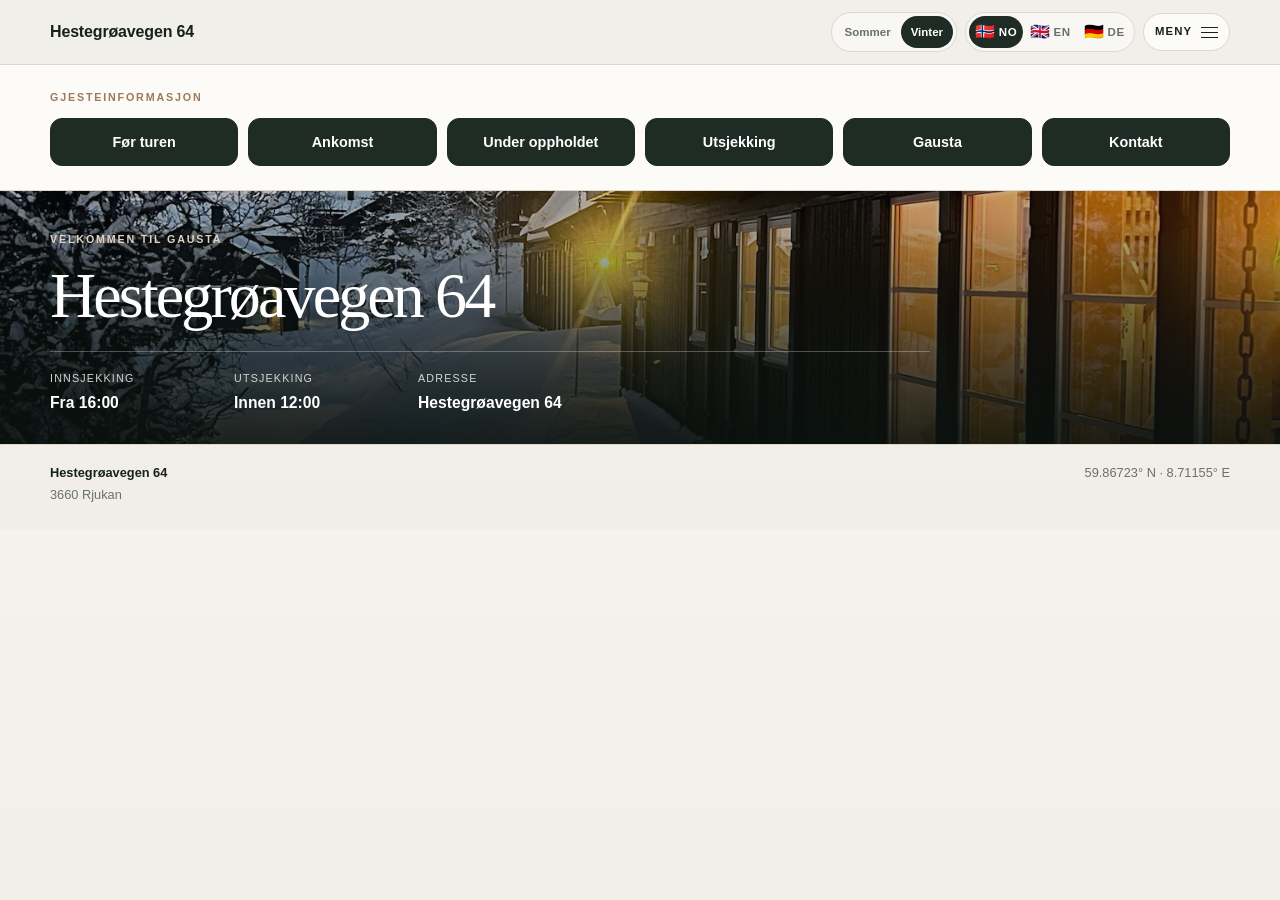
==== index.html @ 456c6215 "Add files via upload" ====
<!doctype html>
<html lang="no"><head>
<meta charset="utf-8"><meta name="viewport" content="width=device-width,initial-scale=1"><meta name="theme-color" content="#1d2a24">
<title>Hestegrøavegen 64 · Gjesteinformasjon</title><meta name="description" content="Praktisk gjesteinformasjon for Hestegrøavegen 64 på Gausta.">
<link rel="stylesheet" href="site.css?v=18"></head><body class="home-page">

<header class="topbar">
<div class="wrap topbar-inner">
  <div class="brand-group"><a class="brand" href="index.html">Hestegrøavegen 64</a></div>
  <nav class="nav" id="nav"><div class="nav-mobile-title"><span data-no="Alle sider" data-en="All pages" data-de="Alle Seiten">Alle sider</span></div><a href="before.html" data-no="Før turen" data-en="Before your trip" data-de="Vor der Reise">Før turen</a><a href="arrival.html" data-no="Ankomst" data-en="Arrival" data-de="Anreise">Ankomst</a><a href="cabin.html" data-no="Under oppholdet" data-en="During your stay" data-de="Während des Aufenthalts">Under oppholdet</a><a href="checkout.html" data-no="Utsjekking" data-en="Check-out" data-de="Abreise">Utsjekking</a><a href="area.html" data-no="Gausta" data-en="Gausta" data-de="Gausta">Gausta</a><a href="contact.html" data-no="Kontakt" data-en="Contact" data-de="Kontakt">Kontakt</a></nav>
  <div class="top-actions">
    <div class="season-switch" role="group" aria-label="Sesong" data-aria-no="Sesong" data-aria-en="Season" data-aria-de="Jahreszeit">
      <button class="season-btn" data-season="summer"><span data-no="Sommer" data-en="Summer" data-de="Sommer">Sommer</span></button>
      <button class="season-btn active" data-season="winter"><span data-no="Vinter" data-en="Winter" data-de="Winter">Vinter</span></button>
    </div>
    <div class="lang-switch" role="group" aria-label="Språk" data-aria-no="Språk" data-aria-en="Language" data-aria-de="Sprache"><button type="button" class="lang active" data-lang="no" aria-label="Norsk" lang="no" aria-pressed="true"><span class="lang-flag" aria-hidden="true">🇳🇴</span><span>NO</span></button><button type="button" class="lang" data-lang="en" aria-label="English" lang="en" aria-pressed="false"><span class="lang-flag" aria-hidden="true">🇬🇧</span><span>EN</span></button><button type="button" class="lang" data-lang="de" aria-label="Deutsch" lang="de" aria-pressed="false"><span class="lang-flag" aria-hidden="true">🇩🇪</span><span>DE</span></button></div>
    <button class="menu-btn" id="menuBtn" aria-expanded="false" aria-controls="nav"><span class="menu-label" data-no="Meny" data-en="Menu" data-de="Menü">Meny</span><span class="hamb"><i></i><i></i><i></i></span></button>
  </div>
</div>
</header>

<main>
<section class="quick-start"><div class="wrap"><p class="kicker" data-no="Gjesteinformasjon" data-en="Guest information" data-de="Gästeinformationen">Gjesteinformasjon</p><nav class="quick-links" aria-label="Snarveier" data-aria-no="Snarveier" data-aria-en="Quick links" data-aria-de="Schnellzugriff"><a class="quick-link" href="before.html" data-no="Før turen" data-en="Before your trip" data-de="Vor der Reise">Før turen</a><a class="quick-link" href="arrival.html" data-no="Ankomst" data-en="Arrival" data-de="Anreise">Ankomst</a><a class="quick-link" href="cabin.html" data-no="Under oppholdet" data-en="During your stay" data-de="Während des Aufenthalts">Under oppholdet</a><a class="quick-link" href="checkout.html" data-no="Utsjekking" data-en="Check-out" data-de="Abreise">Utsjekking</a><a class="quick-link" href="area.html" data-no="Gausta" data-en="Gausta" data-de="Gausta">Gausta</a><a class="quick-link" href="contact.html" data-no="Kontakt" data-en="Contact" data-de="Kontakt">Kontakt</a></nav></div></section>
<section class="hero"><div class="wrap hero-inner">
  <p class="kicker" data-no="Velkommen til Gausta" data-en="Welcome to Gausta" data-de="Willkommen in Gausta">Velkommen til Gausta</p>
  <h1>Hestegrøavegen 64</h1>
  <div class="hero-meta">
    <div><span data-no="Innsjekking" data-en="Check-in" data-de="Check-in">Innsjekking</span><strong data-no="Fra 16:00" data-en="From 16:00" data-de="Ab 16:00 Uhr">Fra 16:00</strong></div>
    <div><span data-no="Utsjekking" data-en="Check-out" data-de="Abreise">Utsjekking</span><strong data-no="Innen 12:00" data-en="By 12:00" data-de="Bis 12:00 Uhr">Innen 12:00</strong></div>
    <div><span data-no="Adresse" data-en="Address" data-de="Adresse">Adresse</span><strong>Hestegrøavegen 64</strong></div>
  </div>
</div></section>

</main>

<footer>
  <div class="wrap footer-grid">
    <div><strong>Hestegrøavegen 64</strong><span>3660 Rjukan</span></div>
    <div><span>59.86723° N · 8.71155° E</span></div>
  </div>
</footer>
<script src="site.js?v=18"></script>
</body></html>
---- site.css ----
:root{
 --bg:#f1efe9;--paper:#fbfaf7;--ink:#18211d;--muted:#68716b;--brand:#1f2b25;--accent:#9c7a58;
 --line:#d8d3ca;--soft:#e9e5de;--danger:#782f2f;--danger-bg:#f5ece9;--max:1180px;
 --shadow:0 18px 50px rgba(26,34,29,.09)
}
*{box-sizing:border-box}html{scroll-behavior:smooth}body{margin:0;background:var(--bg);color:var(--ink);font-family:-apple-system,BlinkMacSystemFont,"Segoe UI",Inter,Arial,sans-serif;line-height:1.58;-webkit-font-smoothing:antialiased}img{max-width:100%;display:block}a{color:inherit}button{font:inherit}.wrap{width:min(var(--max),calc(100% - 44px));margin:auto}
.topbar{position:sticky;top:0;z-index:70;background:rgba(241,239,233,.96);backdrop-filter:blur(18px);border-bottom:1px solid rgba(216,211,202,.9)}
.topbar-inner{height:74px;display:flex;align-items:center;justify-content:space-between;gap:22px}.brand-group{display:flex;align-items:center;gap:13px;min-width:0}.brand{font-weight:690;text-decoration:none;white-space:nowrap;letter-spacing:.002em}.home-shortcut{display:inline-flex;align-items:center;gap:6px;text-decoration:none;color:var(--muted);font-size:.72rem;text-transform:uppercase;letter-spacing:.09em;padding-left:13px;border-left:1px solid var(--line)}.mini-icon{width:15px;height:15px}
.nav{display:flex;align-items:center;gap:2px}.nav-mobile-title{display:none}.nav a{position:relative;text-decoration:none;font-size:.85rem;color:#505952;padding:10px 8px}.nav a:after{content:"";position:absolute;left:8px;right:8px;bottom:4px;height:1px;background:var(--ink);transform:scaleX(0);transform-origin:left;transition:.18s}.nav a:hover:after,.nav a.active:after{transform:scaleX(1)}.nav a.active{font-weight:650;color:var(--ink)}
.top-actions{display:flex;align-items:center;gap:8px}.season-switch,.lang-switch{display:flex;align-items:center;border:1px solid var(--line);background:rgba(255,255,255,.5);padding:3px;height:36px}.season-btn,.lang{border:0;background:transparent;height:28px;display:grid;place-items:center;cursor:pointer;color:var(--muted);font-size:.72rem;font-weight:720}.season-btn{padding:0 10px}.lang{width:35px;letter-spacing:.05em}.season-btn.active,.lang.active{background:var(--brand);color:#fff}
.menu-btn{display:none;align-items:center;gap:9px;height:38px;border:1px solid var(--line);background:var(--paper);padding:0 11px;cursor:pointer;color:var(--ink)}.menu-label{font-size:.71rem;text-transform:uppercase;letter-spacing:.09em;font-weight:760}.hamb{width:17px;display:grid;gap:4px}.hamb i{display:block;height:1px;background:currentColor}
.hero{min-height:82vh;position:relative;display:grid;align-items:end;background:url("hero.jpg") center 46%/cover no-repeat}.hero:before{content:"";position:absolute;inset:0;background:linear-gradient(180deg,rgba(12,18,15,.03) 20%,rgba(12,18,15,.81) 100%)}.hero-inner{position:relative;color:white;padding:128px 0 66px}
.kicker{margin:0 0 14px;text-transform:uppercase;letter-spacing:.17em;font-size:.67rem;font-weight:760;color:var(--accent)}.hero .kicker{color:#e2d1be}
.hero h1,.pagehead h1,.section-title h2,.section-heading,.feature-card h3,.contact-panel h2{font-family:"Iowan Old Style","Palatino Linotype","Book Antiqua",Palatino,Georgia,serif}.hero h1{font-size:clamp(3.5rem,8vw,7.2rem);font-weight:400;letter-spacing:-.045em;line-height:.84;margin:0;max-width:860px}.hero-intro{font-size:clamp(1.02rem,1.8vw,1.22rem);max-width:580px;color:#eef0ed;margin:25px 0 35px}.hero-meta{display:flex;flex-wrap:wrap;gap:16px 34px;padding-top:24px;border-top:1px solid rgba(255,255,255,.27);max-width:810px}.hero-meta div{min-width:150px}.hero-meta span{display:block;font-size:.67rem;text-transform:uppercase;letter-spacing:.11em;color:#d2d7d3;margin-bottom:3px}.hero-meta strong{font-size:.98rem;font-weight:620}
.home-intro{padding:86px 0 28px}.section-title{max-width:760px}.section-title h2{font-weight:400;letter-spacing:-.03em;line-height:1.01;font-size:clamp(2.35rem,5vw,4.1rem);margin:0}.lead,.pagelead{color:var(--muted);max-width:720px}.lead{font-size:1.02rem}
.primary-grid{display:grid;grid-template-columns:1.35fr .9fr .9fr;gap:18px;margin-top:34px}.feature-card{display:flex;min-height:285px;flex-direction:column;justify-content:space-between;background:var(--paper);border:1px solid var(--line);padding:30px;text-decoration:none;transition:.2s}.feature-card:first-child{background:var(--brand);color:#fff;border-color:var(--brand)}.feature-card:hover{transform:translateY(-3px);box-shadow:var(--shadow)}.feature-card .icon-wrap,.info-card .icon-wrap{width:40px;height:40px;display:grid;place-items:center;border:1px solid currentColor;opacity:.82}.icon-svg{width:20px;height:20px}.feature-card h3{font-size:1.95rem;font-weight:400;margin:38px 0 7px}.feature-card p{margin:0;color:var(--muted);font-size:.94rem}.feature-card:first-child p{color:#d8e1dc}.card-arrow{display:flex;align-items:center;justify-content:space-between;margin-top:28px;font-size:.75rem;text-transform:uppercase;letter-spacing:.1em;font-weight:720}
.secondary-grid{display:grid;grid-template-columns:repeat(4,1fr);margin:20px 0 92px;border-top:1px solid var(--line);border-bottom:1px solid var(--line)}.small-card{padding:24px 18px;text-decoration:none;border-right:1px solid var(--line)}.small-card:last-child{border-right:0}.small-card strong{display:block;font-size:.98rem;margin-bottom:5px}.small-card span{font-size:.84rem;color:var(--muted)}
.pagehead{padding:72px 0 40px}.back{display:inline-block;text-decoration:none;font-size:.74rem;text-transform:uppercase;letter-spacing:.12em;color:var(--muted);margin-bottom:36px}.back:before{content:"←";margin-right:8px}.pagehead h1{font-weight:400;letter-spacing:-.035em;font-size:clamp(3rem,6vw,5.4rem);line-height:.98;margin:0 0 18px}.pagelead{font-size:1.04rem;margin:0}.content{padding:0 0 88px}
.card,.info-card,.linkcard,.emergency{background:var(--paper);border:1px solid var(--line);padding:26px}.card h3,.info-card h3{margin:0 0 8px;font-size:1.04rem}.card p,.info-card p{margin:0;color:#4d5650}.info-grid{display:grid;grid-template-columns:repeat(2,1fr);gap:14px}.info-card .icon-wrap{margin-bottom:22px}.badge{display:inline-block;margin-top:15px;padding:5px 8px;border:1px solid var(--line);font-size:.72rem;font-weight:720;letter-spacing:.05em}
.cabin-hub{margin:0 0 34px}.topic-grid{display:grid;grid-template-columns:repeat(5,1fr);border-top:1px solid var(--line);border-bottom:1px solid var(--line)}.topic-grid a{display:grid;grid-template-columns:auto 1fr auto;gap:10px;align-items:center;text-decoration:none;padding:17px 14px;border-right:1px solid var(--line);transition:.18s}.topic-grid a:last-child{border-right:0}.topic-grid a:hover{background:rgba(255,255,255,.45)}.topic-index{font-size:.66rem;color:var(--accent);letter-spacing:.08em}.topic-grid strong{font-size:.9rem;font-weight:650}
.two{display:grid;grid-template-columns:1.08fr .92fr;gap:26px;align-items:start}.section{margin-top:38px}.anchor-section{scroll-margin-top:100px}.photo{overflow:hidden;background:#ddd;min-height:300px}.photo img{width:100%;height:100%;object-fit:cover}.section-heading{font-weight:400;font-size:clamp(2rem,4vw,3.2rem);line-height:1.02;margin:0 0 22px}.steps{display:grid;border-top:1px solid var(--line)}.step{display:grid;grid-template-columns:52px 1fr;gap:14px;padding:18px 0;border-bottom:1px solid var(--line)}.step-num{font-family:"Iowan Old Style",Palatino,Georgia,serif;font-size:1.28rem;color:var(--accent)}.note{margin-top:20px;padding:18px 20px;background:#e7ebe7;border-left:2px solid #31453a;color:#3c4942}
.gallery{display:grid;grid-template-columns:1.7fr 1fr 1fr;gap:10px;margin-top:24px}.gallery img{width:100%;height:220px;object-fit:cover}.gallery img:first-child{height:450px;grid-row:span 2}.btnrow{display:flex;flex-wrap:wrap;gap:10px;margin-top:20px}.btn{display:inline-flex;align-items:center;gap:9px;text-decoration:none;padding:12px 16px;border:1px solid var(--brand);background:var(--brand);color:white;font-size:.86rem;font-weight:650}.btn.light{background:transparent;color:var(--ink);border-color:var(--line)}.btn svg{width:17px;height:17px}
.checklist{display:grid;border-top:1px solid var(--line)}.check{display:flex;gap:14px;align-items:flex-start;padding:17px 0;border-bottom:1px solid var(--line)}.check input{margin-top:3px;width:19px;height:19px;accent-color:var(--brand)}
.links{display:grid;grid-template-columns:repeat(2,1fr);gap:14px}.linkcard{text-decoration:none;display:flex;justify-content:space-between;gap:18px;transition:.2s}.linkcard:hover{transform:translateY(-2px);box-shadow:var(--shadow)}.linkcard strong{display:block;margin-bottom:5px}.linkcard span{color:var(--muted);font-size:.88rem}.linkcard svg{width:18px;height:18px;flex:0 0 auto}
.contact-panel{background:var(--brand);color:#fff;padding:38px}.contact-panel h2{font-weight:400;font-size:2.45rem;margin:0 0 8px}.contact-panel p{color:#dce4df;max-width:650px}.contact-actions{display:grid;grid-template-columns:repeat(3,1fr);gap:10px;margin-top:26px}.contact-action{display:flex;gap:12px;align-items:center;text-decoration:none;border:1px solid rgba(255,255,255,.22);padding:16px;color:white}.contact-action svg{width:19px;height:19px}.emergency{margin-top:20px;background:var(--danger-bg);border-color:#e1c9c3}.emergency-head{display:flex;align-items:center;gap:12px}.emergency-head svg{width:21px;height:21px;color:var(--danger)}.emergency h3{margin:0}.emergency p{color:#66504d}.emergency-grid{display:grid;grid-template-columns:repeat(4,1fr);gap:8px;margin-top:18px}.emergency-grid a{text-decoration:none;background:white;border:1px solid #e0ccc7;padding:14px}.emergency-grid strong{display:block;font-size:1.42rem;color:var(--danger)}.emergency-grid span{font-size:.79rem;color:#66504d}.sauna-placeholder{border-style:dashed;background:#f7f5f0}
.winter-only{display:block}.summer-only{display:none!important}html[data-season="summer"] .winter-only{display:none!important}html[data-season="summer"] .summer-only{display:flex!important}
footer{border-top:1px solid var(--line);padding:32px 0 96px}.footer-grid{display:flex;justify-content:space-between;gap:20px;color:var(--muted);font-size:.8rem}.footer-grid div{display:grid;gap:2px}.footer-grid strong{color:var(--ink)}.bottomnav{display:none}
@media(max-width:980px){
 .topbar-inner{height:64px}.nav{display:none;position:absolute;top:64px;left:0;right:0;background:var(--paper);border-bottom:1px solid var(--line);padding:16px 20px 22px;box-shadow:var(--shadow);grid-template-columns:1fr 1fr;gap:0}.nav.open{display:grid}.nav-mobile-title{display:block;grid-column:1/-1;padding:4px 8px 11px;margin-bottom:6px;border-bottom:1px solid var(--line);font-size:.67rem;text-transform:uppercase;letter-spacing:.13em;color:var(--muted)}.nav a{padding:12px 8px;border-bottom:1px solid var(--line)}.nav a:after{display:none}.menu-btn{display:flex}.primary-grid{grid-template-columns:1fr 1fr}.feature-card:first-child{grid-column:span 2}.secondary-grid{grid-template-columns:1fr 1fr}.small-card{border-bottom:1px solid var(--line)}.small-card:nth-child(2){border-right:0}.two{grid-template-columns:1fr}.contact-actions{grid-template-columns:1fr}.topic-grid{grid-template-columns:repeat(3,1fr)}
}
@media(max-width:680px){
 .wrap{width:min(var(--max),calc(100% - 24px))}.topbar-inner{height:104px;display:grid;grid-template-columns:1fr auto;grid-template-rows:56px 48px;gap:0 12px}.brand-group{grid-column:1;grid-row:1}.brand{font-size:.88rem}.home-shortcut{padding-left:9px}.home-shortcut span{display:none}.menu-btn{grid-column:2;grid-row:1;height:36px;align-self:center}.top-actions{display:contents}.season-switch{grid-column:1;grid-row:2;justify-self:start;height:34px}.lang-switch{grid-column:2;grid-row:2;justify-self:end;height:34px}.season-btn{height:26px;padding:0 11px}.lang{height:26px}.nav{top:104px;grid-template-columns:1fr}.nav-mobile-title{grid-column:1}
 .hero{min-height:72vh}.hero-inner{padding:88px 0 34px}.hero h1{font-size:3.5rem}.hero-meta{display:grid;grid-template-columns:1fr 1fr;gap:14px}.home-intro{padding:50px 0 20px}.primary-grid{grid-template-columns:1fr}.feature-card:first-child{grid-column:auto}.feature-card{min-height:225px;padding:24px}.secondary-grid{grid-template-columns:1fr 1fr;margin-bottom:94px}.small-card{padding:18px 14px}.pagehead{padding:42px 0 26px}.back{margin-bottom:24px}.pagehead h1{font-size:3rem}.content{padding-bottom:90px}.info-grid{grid-template-columns:1fr}.topic-grid{grid-template-columns:1fr 1fr}.topic-grid a:nth-child(even){border-right:0}.topic-grid a:last-child{grid-column:1/-1;border-top:1px solid var(--line)}.anchor-section{scroll-margin-top:120px}.gallery{grid-template-columns:1fr 1fr}.gallery img:first-child{height:250px;grid-column:span 2;grid-row:auto}.gallery img{height:170px}.links{grid-template-columns:1fr}.emergency-grid{grid-template-columns:1fr 1fr}.contact-panel{padding:26px}.footer-grid{display:grid}
 .bottomnav{display:grid;grid-template-columns:repeat(5,1fr);position:fixed;bottom:0;left:0;right:0;z-index:60;background:rgba(251,250,247,.97);backdrop-filter:blur(14px);border-top:1px solid var(--line);padding:7px 6px max(8px,env(safe-area-inset-bottom))}.bottomnav a{text-decoration:none;text-align:center;color:#6a726c;font-size:.63rem;padding:2px}.bottomnav a.active{color:var(--brand);font-weight:700}.bottom-icon{width:18px;height:18px;margin:0 auto 3px}
}

/* v6 image-led updates */
.hero{background-position:center;background-size:cover;background-repeat:no-repeat}
html[data-season="winter"] .hero{background-image:linear-gradient(180deg,rgba(13,24,22,.18),rgba(13,24,22,.58)),url('hero-winter.jpg')}
html[data-season="summer"] .hero{background-image:linear-gradient(180deg,rgba(15,25,24,.18),rgba(15,25,24,.52)),url('hero-summer.jpg')}

html[data-season="winter"] .feature-card.winter-only{display:flex!important}
html[data-season="summer"] .feature-card.summer-only{display:flex!important}
html[data-season="summer"] .season-notice.summer-only{display:block!important}

.season-overview{padding:44px 0 0}
.season-showcase{display:none;margin-bottom:28px}
html[data-season="winter"] .season-showcase[data-season-panel="winter"]{display:block}
html[data-season="summer"] .season-showcase[data-season-panel="summer"]{display:block}
.showcase-grid{display:grid;grid-template-columns:1.18fr .82fr;gap:26px;align-items:start}
.showcase-media{display:grid;grid-template-columns:1.35fr 1fr;gap:12px}
.media-card{overflow:hidden;background:#ddd;min-height:220px}
.media-card img{display:block;width:100%;height:100%;object-fit:cover}
.media-card.large{min-height:470px}
.stack{display:grid;gap:12px}
.stack .media-card{min-height:229px}
.showcase-copy{background:var(--paper);border:1px solid var(--line);padding:28px}
.showcase-copy .lead{margin:0 0 18px}
.showcase-list{margin:18px 0 0;padding-left:18px;display:grid;gap:10px;color:#4d5650}
.showcase-list li{padding-left:4px}
.showcase-copy .btnrow{margin-top:22px}
.compact{margin-bottom:24px}
.compact-grid{grid-template-columns:1fr 1fr;align-items:stretch}
.compact-media{display:block}
.compact-copy{display:flex;flex-direction:column;justify-content:center}

.section-zero{margin:0 0 30px}
.cabin-gallery{display:grid;grid-template-columns:1.25fr 1fr 1fr;gap:10px}
.cabin-gallery img{width:100%;height:210px;object-fit:cover;display:block}
.cabin-gallery img:first-child{grid-row:span 2;height:430px}

.route-grid{display:grid;grid-template-columns:1.03fr .97fr;gap:24px;align-items:start}
.route-map img{width:100%;height:100%;object-fit:cover;display:block}
.route-copy p{margin-top:0}
.route-copy .note{margin-top:18px}
.winter-strip{display:grid;grid-template-columns:1fr 1fr;gap:10px}
.winter-strip img{width:100%;height:260px;display:block;object-fit:cover}
.season-notice{background:var(--paper);border:1px solid var(--line);padding:26px}
.season-notice p:last-of-type{margin-bottom:0}

@media(max-width:980px){
  .showcase-grid,.compact-grid,.route-grid{grid-template-columns:1fr}
  .showcase-copy,.compact-copy{padding:24px}
}
@media(max-width:680px){
  .season-overview{padding-top:30px}
  .showcase-media{grid-template-columns:1fr}
  .media-card.large{min-height:300px}
  .stack{grid-template-columns:1fr 1fr;gap:10px}
  .stack .media-card{min-height:160px}
  .compact .stack{grid-template-columns:1fr}
  .cabin-gallery{grid-template-columns:1fr 1fr}
  .cabin-gallery img:first-child{grid-column:span 2;grid-row:auto;height:260px}
  .cabin-gallery img{height:170px}
  .winter-strip{grid-template-columns:1fr}
  .winter-strip img{height:220px}
}

/* v6 final polish */
:root{
  --paper:#fcfbf8;
  --bg:#f3f0ea;
  --line:#ddd7cd;
  --shadow:0 20px 60px rgba(26,34,29,.075);
  --radius:18px;
}
body{background:linear-gradient(180deg,#f5f2ec 0,#f1eee8 100%)}
.topbar{box-shadow:0 1px 0 rgba(255,255,255,.7)}
.brand{letter-spacing:-.01em}
.hero:before{content:"";position:absolute;inset:0;background:linear-gradient(180deg,rgba(10,17,14,.05) 12%,rgba(10,17,14,.36) 54%,rgba(10,17,14,.75) 100%)}
html[data-season="summer"] .hero:before{background:linear-gradient(180deg,rgba(12,20,16,.02) 10%,rgba(12,20,16,.22) 52%,rgba(12,20,16,.66) 100%)}
.hero-inner{padding-bottom:72px}
.hero-meta{max-width:880px}
.feature-card,.info-card,.card,.linkcard,.showcase-copy,.season-notice,.contact-panel,.emergency{border-radius:var(--radius)}
.feature-card,.linkcard,.showcase-copy,.contact-panel{box-shadow:0 12px 36px rgba(25,34,29,.045)}
.photo,.media-card,.cabin-gallery img,.winter-strip img{border-radius:var(--radius)}
.btn{border-radius:999px;padding:12px 18px;transition:.18s}.btn:hover{transform:translateY(-1px)}
.lang-switch,.season-switch,.menu-btn{border-radius:999px}
.season-btn.active,.lang.active{border-radius:999px}
.topic-grid{border:1px solid var(--line);border-radius:var(--radius);overflow:hidden;background:rgba(255,255,255,.32)}
.topic-grid a{border-right:1px solid var(--line)}
.cabin-hub{margin-top:8px}
.section-title h2,.pagehead h1,.section-heading{letter-spacing:-.035em}
.pagehead{padding-top:70px}
.pagelead{font-size:1.08rem}
.info-card{box-shadow:0 10px 28px rgba(25,34,29,.035)}
.note{border-radius:12px;border-left:0;padding:18px 20px;background:#e8ede8}

.sauna-section{display:grid;grid-template-columns:1.06fr .94fr;gap:28px;background:var(--paper);border:1px solid var(--line);border-radius:var(--radius);padding:30px;box-shadow:var(--shadow)}
.sauna-copy .lead{margin:0 0 24px}.sauna-steps{border-top:1px solid var(--line)}
.sauna-step{display:grid;grid-template-columns:42px 1fr;gap:14px;padding:17px 0;border-bottom:1px solid var(--line)}
.sauna-step>span{font-family:"Iowan Old Style",Palatino,Georgia,serif;color:var(--accent);font-size:1.15rem}
.sauna-step strong{display:block;margin-bottom:4px}.sauna-step p{margin:0;color:#515a54}
.sauna-rules{margin-top:24px;padding:22px;border-radius:14px;background:#eff1ed}.sauna-rules h3{margin:0 0 12px;font-size:1rem}.sauna-rules ul{margin:0;padding-left:19px;display:grid;gap:8px;color:#465049}
.sauna-photos{display:grid;grid-template-columns:1fr;gap:14px}.sauna-photos figure{margin:0;background:#f5f2ec;border:1px solid var(--line);border-radius:16px;overflow:hidden}.sauna-photos img{width:100%;height:350px;object-fit:cover;display:block}.sauna-photos figcaption{display:grid;gap:3px;padding:14px 16px}.sauna-photos figcaption strong{font-size:.9rem}.sauna-photos figcaption span{font-size:.82rem;color:var(--muted)}

@media(max-width:980px){
  .sauna-section{grid-template-columns:1fr}
  .sauna-photos{grid-template-columns:1fr 1fr}
  .sauna-photos img{height:300px}
}
@media(max-width:680px){
  .hero-inner{padding-bottom:38px}
  .feature-card,.info-card,.card,.linkcard,.showcase-copy,.contact-panel,.emergency,.season-notice{border-radius:15px}
  .topic-grid{border-radius:15px}
  .sauna-section{padding:20px;border-radius:15px}
  .sauna-photos{grid-template-columns:1fr}
  .sauna-photos img{height:300px}
}

/* Guest guide: fast access before photographs. */
.quick-start{padding:24px 0;background:var(--paper);border-bottom:1px solid var(--line)}
.quick-start .kicker{margin-bottom:12px}
.quick-links{display:grid;grid-template-columns:repeat(5,minmax(0,1fr));gap:10px}
.quick-link{display:flex;align-items:center;justify-content:center;text-align:center;min-height:48px;padding:10px 12px;background:var(--brand);color:white;border:1px solid var(--brand);border-radius:12px;text-decoration:none;font-size:.9rem;font-weight:650}

.quick-link:hover{background:#344a3c;color:white}
.hero{min-height:48vh}.hero-inner{padding-top:72px}.hero h1{font-size:clamp(3rem,7vw,6rem)}
.home-intro{padding-top:48px}.secondary-grid{margin-bottom:28px}.season-overview{padding-bottom:48px}
.pretrip-grid{display:grid;grid-template-columns:repeat(2,minmax(0,1fr));gap:20px}
.info-card h2{font-family:"Iowan Old Style",Palatino,Georgia,serif;font-size:1.8rem;font-weight:400;line-height:1.15;margin:0 0 16px}
.lock-guide{display:grid;grid-template-columns:1.2fr .8fr;gap:32px;background:var(--paper);padding:30px;border:1px solid var(--line);border-radius:var(--radius)}
.lock-guide h3{margin:0 0 8px}.lock-guide .step p{margin:0}.lock-photo{margin:0;display:flex;justify-content:center}.lock-photo img{width:auto;max-width:100%;height:auto;max-height:570px;object-fit:contain;border-radius:12px}
.map-panel{min-width:0}.route-map{display:block;min-height:0}.route-map img{height:auto;object-fit:contain}.map-panel .btnrow{margin-top:12px}
.cabin-gallery{margin-top:40px}.check:has(input:checked) span{color:var(--muted)}
a:focus-visible,button:focus-visible,input:focus-visible{outline:3px solid #976528;outline-offset:4px}
button{cursor:pointer}.lang,.season-btn{min-height:32px}.lang-switch,.season-switch{height:40px}
@media(min-width:681px) and (max-width:1250px){
 .topbar-inner{height:64px}.nav{display:none;position:absolute;top:64px;left:0;right:0;background:var(--paper);border-bottom:1px solid var(--line);padding:16px 20px 22px;box-shadow:var(--shadow);grid-template-columns:1fr 1fr;gap:0}.nav.open{display:grid}.nav-mobile-title{display:block;grid-column:1/-1;padding:4px 8px 11px;margin-bottom:6px;border-bottom:1px solid var(--line);font-size:.67rem;text-transform:uppercase;letter-spacing:.13em;color:var(--muted)}.nav a{padding:12px 8px;border-bottom:1px solid var(--line)}.nav a:after{display:none}.menu-btn{display:flex}
}
@media(max-width:680px){
 .quick-start{padding:18px 0}.quick-links{grid-template-columns:repeat(3,minmax(0,1fr));gap:8px}.quick-link{font-size:.83rem;padding:9px 6px}
 .hero{min-height:0}.hero-inner{padding-top:52px;padding-bottom:32px}.hero h1{font-size:2.9rem;line-height:.98}.hero-meta{gap:12px}.hero-meta div{min-width:0}
 .pretrip-grid,.lock-guide{grid-template-columns:1fr}.lock-guide{padding:20px;gap:24px}.lock-photo img{max-height:520px}
 .season-switch,.lang-switch{height:38px}.season-btn,.lang{height:30px;min-height:30px}.home-intro{padding-top:34px}
 .nav{max-height:calc(100dvh - 180px);overflow-y:auto}.season-overview{padding-bottom:20px}
}
@media(prefers-reduced-motion:reduce){html{scroll-behavior:auto}*{transition:none!important}}


/* Three languages with flags; keep the existing mobile header compact. */
.lang{display:flex;align-items:center;justify-content:center;gap:4px;width:54px;min-width:54px;padding:0 3px}
.lang-flag{font-size:1rem;line-height:1;letter-spacing:0}
@media(max-width:680px){.lang{width:50px;min-width:50px}.topbar-inner{column-gap:8px}.season-btn{padding:0 8px}.lang-switch{min-width:0}}
@media(min-width:681px) and (max-width:1350px){
 .topbar-inner{height:64px}.nav{display:none;position:absolute;top:64px;left:0;right:0;background:var(--paper);border-bottom:1px solid var(--line);padding:16px 20px 22px;box-shadow:var(--shadow);grid-template-columns:1fr 1fr;gap:0}.nav.open{display:grid}.nav-mobile-title{display:block;grid-column:1/-1;padding:4px 8px 11px;margin-bottom:6px;border-bottom:1px solid var(--line);font-size:.67rem;text-transform:uppercase;letter-spacing:.13em;color:var(--muted)}.nav a{padding:12px 8px;border-bottom:1px solid var(--line)}.nav a:after{display:none}.menu-btn{display:flex}
}
html[lang="de"] .nav a{font-size:.8rem}
@media(max-width:360px){.season-btn{padding:0 5px}.lang{width:48px;min-width:48px}}

/* Five equally styled shortcuts: three plus two on narrow screens. */
html[data-season="winter"] .linkcard.winter-only{display:flex}
@media(max-width:680px){
 .quick-links{grid-template-columns:repeat(6,minmax(0,1fr))}
 .quick-link{grid-column:span 2;overflow-wrap:anywhere}
 .quick-link:nth-last-child(-n+2){grid-column:span 3}
}

/* Bed widths for guests bringing their own sheets. */
.bed-info{margin-top:24px}
.bed-sizes{width:100%;border-collapse:collapse;margin-top:18px;font-size:.9rem;line-height:1.5}
.bed-sizes caption{text-align:left;font-weight:700;margin-bottom:10px;font-size:1rem}
.bed-sizes th,.bed-sizes td{text-align:left;vertical-align:top;padding:12px 8px;border-bottom:1px solid var(--line);overflow-wrap:anywhere}
.bed-sizes th:first-child{padding-left:0;width:38%}
.bed-sizes thead th{font-size:.8rem;color:var(--muted)}
.bed-sizes tbody th{font-weight:600}
.bed-info .note strong{display:block;margin-bottom:6px}

/* Arrival and in-stay guidance, version 3. */
.parking-important{margin:18px 0;padding:18px 20px;border:2px solid #8d5427;border-radius:12px;background:#fbf0df}
.parking-important strong{display:block;font-size:1.05rem;margin-bottom:7px;color:#653b1b}
.stay-links{display:flex;flex-wrap:wrap;gap:10px;margin:0 0 28px}
html[data-season="winter"] .stay-links .winter-only{display:inline-flex}
.coffee-guide{display:grid;grid-template-columns:1fr 1fr;gap:24px;padding:26px;border:1px solid var(--line);border-radius:var(--radius);background:var(--paper);align-items:start}
.coffee-guide .info-card{padding:0;border:0;box-shadow:none;background:transparent}
.coffee-guide .photo{min-height:0}
.coffee-guide .photo img{width:100%;height:auto;max-height:380px;object-fit:contain}
@media(max-width:980px){.coffee-guide{grid-template-columns:1fr;gap:18px}.coffee-guide .photo{max-width:480px}}
@media(max-width:680px){.coffee-guide{padding:20px}}

/* Compact home: six destinations, one welcome image, essential arrival times. */
.home-page .quick-links{grid-template-columns:repeat(6,minmax(0,1fr))}
.home-page .quick-link,.home-page .quick-link:nth-last-child(-n+2){grid-column:auto;overflow-wrap:normal}
.home-page .hero{min-height:0}
.home-page .hero-inner{padding:40px 0 28px}
.home-page .hero h1{font-size:clamp(2.1rem,5vw,4rem);line-height:1.05}
.home-page .hero-meta{margin-top:22px;padding-top:18px}
.home-page footer{padding:18px 0 24px}
@media(max-width:680px){
 .home-page .quick-links{grid-template-columns:repeat(3,minmax(0,1fr))}
 .home-page .quick-link{min-height:52px;padding:8px 5px;font-size:.8rem}
 .home-page .hero-inner{padding:28px 0 24px}
 .home-page .hero h1{font-size:2.15rem}
 .home-page .hero-meta{margin-top:18px;gap:10px}
 .home-page footer{padding-bottom:84px}
}

/* Matching six-item mobile navigation, with room for translated labels. */
@media(max-width:680px){
 .bottomnav{grid-template-columns:repeat(3,minmax(0,1fr));gap:4px;padding:6px 8px max(8px,env(safe-area-inset-bottom))}
 .bottomnav a{display:flex;align-items:center;justify-content:center;min-height:40px;padding:5px 7px;font-size:.72rem;line-height:1.25;border-radius:8px}
 .bottomnav a.active{background:var(--soft)}
 footer,.home-page footer{padding-bottom:130px}
 .nav{max-height:calc(100dvh - 224px)}
}

/* Version 6: practical answers first, with a single topic overview. */
.pagehead{padding:30px 0 24px}.pagehead .kicker{margin-bottom:8px}
.pagehead h1{font-size:clamp(2.2rem,4.5vw,3.5rem);margin-bottom:12px;line-height:1.08}
.pagehead .btnrow{margin-top:16px}.content{padding-bottom:42px}
.cabin-hub .topic-grid{display:grid;grid-template-columns:repeat(3,minmax(0,1fr));gap:8px;border:0;background:none;overflow:visible}
.cabin-hub .topic-grid a,.cabin-hub .topic-grid a:last-child{display:flex;align-items:center;justify-content:space-between;gap:10px;grid-column:auto;border:1px solid var(--line);border-radius:10px;padding:14px;min-height:48px;background:var(--paper)}
.cabin-hub .topic-grid strong{font-size:.92rem;overflow-wrap:anywhere}
.linen-details summary{cursor:pointer;min-height:44px;padding:10px 0;font-weight:600}
.linen-details[open] summary{margin-bottom:12px}
.linen-details summary:focus-visible{outline:3px solid #976528;outline-offset:4px}
.info-grid{align-items:start}
.season-showcase{margin-top:30px}.section-zero:has(> .info-card){margin-top:24px}
#safety .info-grid{margin:18px 0}#safety .btn{margin-top:8px}
@media(max-width:680px){
 .topbar{position:relative}
 .topbar-inner{height:92px;grid-template-rows:48px 44px}
 .nav{top:92px;max-height:calc(100dvh - 206px)}
 .pagehead{padding:22px 0 20px}.pagehead h1{font-size:2.25rem}
 .pagehead .kicker{display:none}.pagelead{font-size:.96rem}
 .cabin-hub .topic-grid{grid-template-columns:repeat(2,minmax(0,1fr))}
 .anchor-section{scroll-margin-top:16px}
 .bottomnav{grid-template-columns:repeat(3,minmax(0,1fr))}
 .bottomnav a{min-height:44px}
 footer,.home-page footer{padding-bottom:calc(130px + env(safe-area-inset-bottom))}
}

/* Short seasonal introduction above the Gausta links; photos stay below. */
.gausta-intro{margin-bottom:22px}.gausta-intro .kicker{margin-bottom:6px}
.gausta-intro .section-heading{font-size:clamp(1.5rem,3vw,2rem);margin-bottom:10px}
html[data-season="summer"] .gausta-intro.summer-only{display:block!important}
.gausta-photo img{display:block;width:100%;max-height:340px;object-fit:cover}

/* Version 8: no bottom navigation on home; compact navigation elsewhere. */
@media(max-width:680px){
 .bottomnav{gap:2px;padding:4px 8px max(4px,env(safe-area-inset-bottom))}
 .bottomnav a{min-height:36px;padding:3px 6px;font-size:.72rem;line-height:1.2}
 footer{padding-bottom:calc(108px + env(safe-area-inset-bottom))}
 .home-page footer{padding-bottom:24px}
}

/* Version 9: compact mobile shortcuts above the page title. */
.page-quicknav{display:none}
@media(max-width:680px){
 .page-quicknav{display:grid;grid-template-columns:repeat(3,minmax(0,1fr));gap:2px;margin-top:8px;padding:4px 0;border-bottom:1px solid var(--line)}
 .page-quicknav a{display:flex;align-items:center;justify-content:center;min-width:0;min-height:36px;padding:3px 6px;text-align:center;text-decoration:none;color:var(--muted);font-size:.72rem;line-height:1.2;border-radius:8px;overflow-wrap:anywhere}
 .page-quicknav a.active{background:var(--soft);color:var(--brand);font-weight:700}
 footer,.home-page footer{padding-bottom:max(24px,env(safe-area-inset-bottom))}
}

/* Illustrated guest instructions. */
.appliance-guide{padding:26px;border:1px solid var(--line);border-radius:var(--radius);background:var(--paper)}
.guest-steps{padding-left:24px}.guest-steps li{padding:8px 0 12px 6px}.guest-steps p{margin:6px 0 0}
.guide-photos{display:grid;grid-template-columns:1fr 1fr;gap:18px;margin-top:24px}
.guide-photos.single{grid-template-columns:minmax(0,440px)}
.guide-photos figure{margin:0;min-width:0}.guide-photos img{display:block;width:100%;max-height:480px;object-fit:contain;border-radius:10px;background:var(--soft)}
.guide-photos figcaption{font-size:.85rem;color:var(--muted);padding-top:8px}
@media(max-width:680px){.appliance-guide{padding:18px}.guide-photos{grid-template-columns:1fr}.guide-photos img{max-height:400px}}
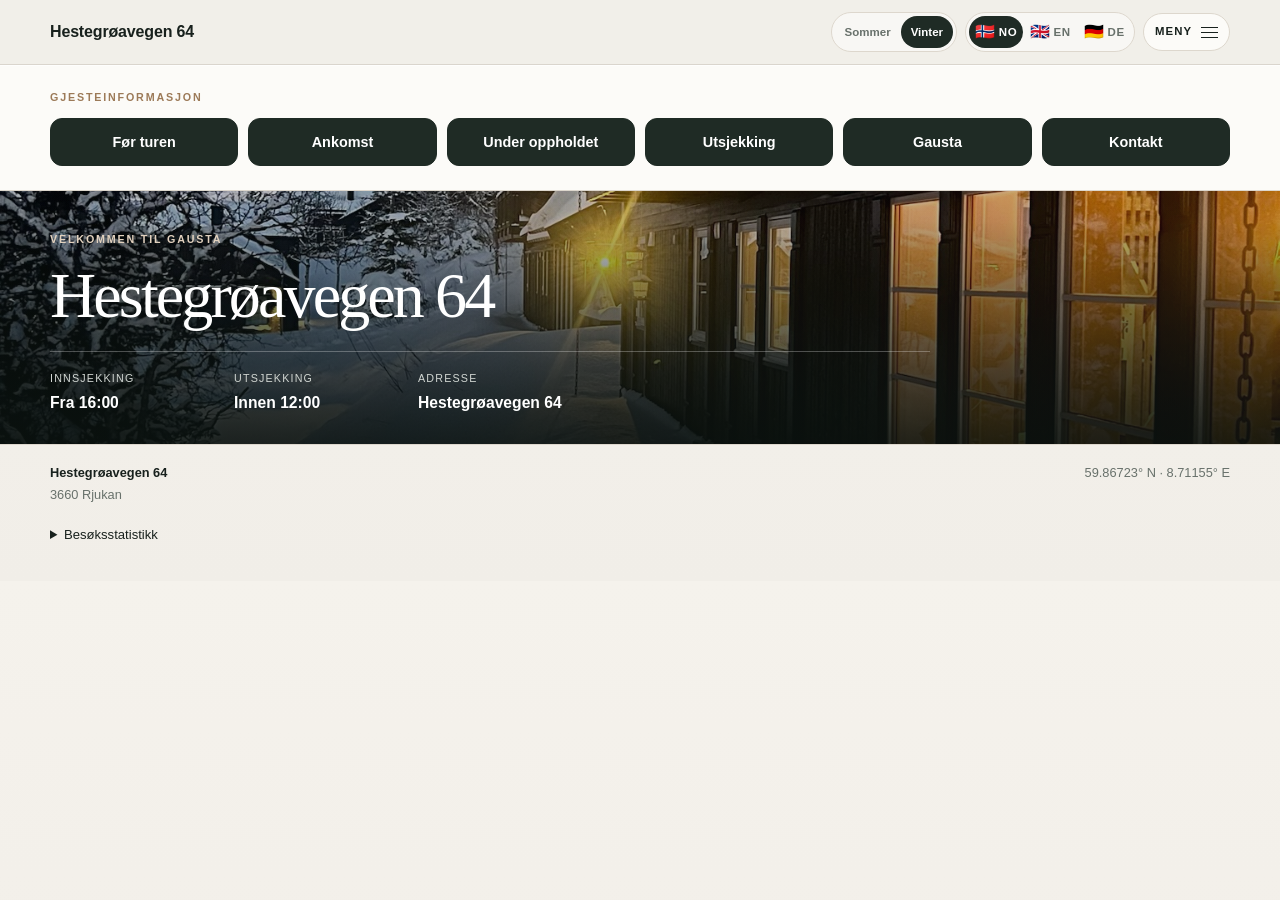
==== commit 2d43ed8d: "Add files via upload" ====
--- a/index.html
+++ b/index.html
@@ -2,7 +2,7 @@
 <html lang="no"><head>
 <meta charset="utf-8"><meta name="viewport" content="width=device-width,initial-scale=1"><meta name="theme-color" content="#1d2a24">
 <title>Hestegrøavegen 64 · Gjesteinformasjon</title><meta name="description" content="Praktisk gjesteinformasjon for Hestegrøavegen 64 på Gausta.">
-<link rel="stylesheet" href="site.css?v=18"></head><body class="home-page">
+<link rel="stylesheet" href="site.css?v=21"></head><body class="home-page">
 
 <header class="topbar">
 <div class="wrap topbar-inner">
@@ -38,6 +38,7 @@
     <div><strong>Hestegrøavegen 64</strong><span>3660 Rjukan</span></div>
     <div><span>59.86723° N · 8.71155° E</span></div>
   </div>
-</footer>
-<script src="site.js?v=18"></script>
+<details class="wrap analytics-note"><summary><span  data-no="Besøksstatistikk" data-en="Visitor statistics" data-de="Besuchsstatistik">Besøksstatistikk</span></summary><p  data-no="Vi bruker GoatCounter til å se hvilke sider som blir brukt. En lenke med ref-kode lar oss knytte registrerte besøk til lenken vi har sendt. Koden inneholder ikke navn." data-en="We use GoatCounter to see which pages are used. A link with a ref code lets us associate recorded visits with the link we sent. The code contains no name." data-de="Wir verwenden GoatCounter, um zu sehen, welche Seiten genutzt werden. Ein Link mit ref-Code ermöglicht es uns, erfasste Besuche dem versendeten Link zuzuordnen. Der Code enthält keinen Namen.">Vi bruker GoatCounter til å se hvilke sider som blir brukt. En lenke med ref-kode lar oss knytte registrerte besøk til lenken vi har sendt. Koden inneholder ikke navn.</p><button type="button" class="btn light" data-analytics-disable data-no="Ikke mål besøk fra denne nettleseren" data-en="Do not measure visits from this browser" data-de="Besuche dieses Browsers nicht erfassen">Ikke mål besøk fra denne nettleseren</button></details></footer>
+<script src="site.js?v=21"></script>
+<script src="analytics.js?v=21"></script>
 </body></html>
--- a/site.css
+++ b/site.css
@@ -302,3 +302,32 @@
 .guide-photos figure{margin:0;min-width:0}.guide-photos img{display:block;width:100%;max-height:480px;object-fit:contain;border-radius:10px;background:var(--soft)}
 .guide-photos figcaption{font-size:.85rem;color:var(--muted);padding-top:8px}
 @media(max-width:680px){.appliance-guide{padding:18px}.guide-photos{grid-template-columns:1fr}.guide-photos img{max-height:400px}}
+
+/* Version 11: grouped topics and accessible native disclosures. */
+.hub-group + .hub-group{margin-top:28px}
+.hub-group h2{font-size:1.1rem;font-weight:600;line-height:1.4;margin:0 0 12px}
+.guide-group-heading{font-size:1.6rem;margin:34px 0 16px}
+.guest-guide{margin:12px 0;border:1px solid var(--line);border-radius:16px;background:var(--paper);overflow:hidden}
+.guest-guide>summary{cursor:pointer;padding:20px 24px;font-weight:600;font-size:1.05rem;min-height:56px}
+.guest-guide>summary::marker{color:var(--brand)}
+.guest-guide>summary:focus-visible,.back-to-topics:focus-visible{outline:3px solid #976528;outline-offset:-4px}
+.guest-guide[open]>summary{border-bottom:1px solid var(--line)}
+.guest-guide .guide-content{margin:0;padding:24px;border:0;border-radius:0;box-shadow:none;background:transparent}
+.guest-guide .section-heading{font-size:1.6rem}
+.guest-guide p{max-width:75ch}
+.back-to-topics{display:inline-block;margin:0 24px 22px;color:var(--brand);font-size:.9rem}
+.important-step{background:#fbefdc;border-left:3px solid #956436;border-radius:8px;padding:16px!important;margin:12px 0}
+.guest-steps .guide-photos{margin-top:14px}
+#stove .guide-photos{margin:18px 0}
+.guest-guide .photo{min-height:0}
+.guest-guide .photo img{height:auto;object-fit:contain}
+@media(max-width:680px){.guest-guide>summary{padding:17px 16px}.guest-guide .guide-content{padding:18px 16px}.back-to-topics{margin-left:16px}.hub-group .topic-grid a:last-child{grid-column:auto;border-top:1px solid var(--line)}.guest-guide{scroll-margin-top:16px}}
+
+/* Fire alarm instructions, shared by both seasons. */
+.fire-alarm-layout{display:grid;grid-template-columns:1.2fr 1fr;gap:24px;align-items:start;margin-top:24px}
+.fire-alarm-layout figure{margin:0}.fire-alarm-layout img{display:block;width:100%;max-height:520px;object-fit:contain;border-radius:12px}
+.fire-alarm-layout figcaption{font-size:.85rem;color:var(--muted);margin-top:8px}
+.fire-alarm-guide>h2{font-size:1.7rem}.fire-alarm-guide .important-step p{margin-bottom:0}
+@media(max-width:680px){.fire-alarm-layout{grid-template-columns:1fr}.fire-alarm-layout img{max-height:420px}}
+
+.analytics-note{margin-top:20px;font-size:.82rem}.analytics-note summary{cursor:pointer;min-height:32px}.analytics-note p{max-width:70ch}.analytics-note button{font-size:.82rem}
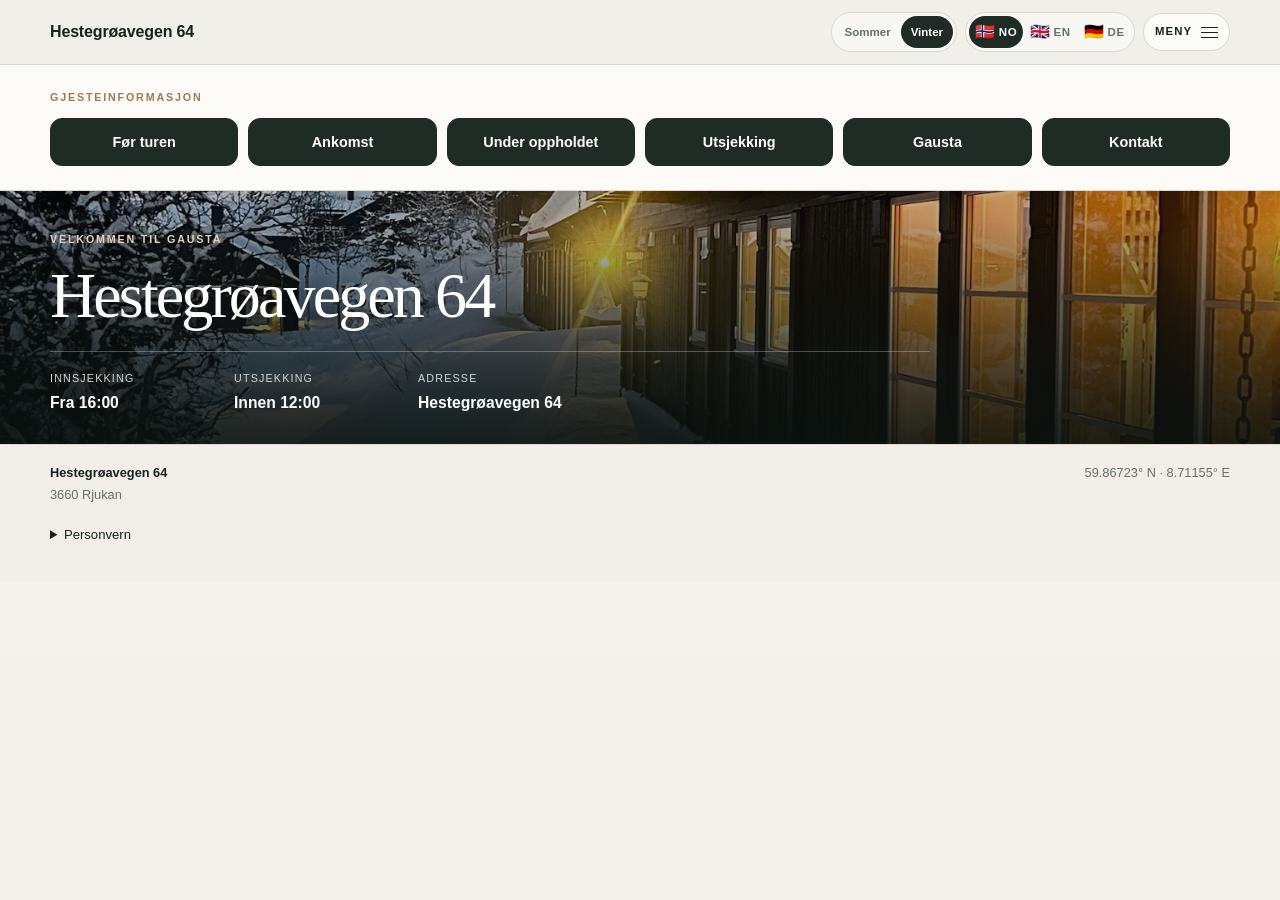
==== commit 41e3d91d: "Add files via upload" ====
--- a/index.html
+++ b/index.html
@@ -2,7 +2,7 @@
 <html lang="no"><head>
 <meta charset="utf-8"><meta name="viewport" content="width=device-width,initial-scale=1"><meta name="theme-color" content="#1d2a24">
 <title>Hestegrøavegen 64 · Gjesteinformasjon</title><meta name="description" content="Praktisk gjesteinformasjon for Hestegrøavegen 64 på Gausta.">
-<link rel="stylesheet" href="site.css?v=21"></head><body class="home-page">
+<link rel="stylesheet" href="site.css?v=22"></head><body class="home-page">
 
 <header class="topbar">
 <div class="wrap topbar-inner">
@@ -38,7 +38,7 @@
     <div><strong>Hestegrøavegen 64</strong><span>3660 Rjukan</span></div>
     <div><span>59.86723° N · 8.71155° E</span></div>
   </div>
-<details class="wrap analytics-note"><summary><span  data-no="Besøksstatistikk" data-en="Visitor statistics" data-de="Besuchsstatistik">Besøksstatistikk</span></summary><p  data-no="Vi bruker GoatCounter til å se hvilke sider som blir brukt. En lenke med ref-kode lar oss knytte registrerte besøk til lenken vi har sendt. Koden inneholder ikke navn." data-en="We use GoatCounter to see which pages are used. A link with a ref code lets us associate recorded visits with the link we sent. The code contains no name." data-de="Wir verwenden GoatCounter, um zu sehen, welche Seiten genutzt werden. Ein Link mit ref-Code ermöglicht es uns, erfasste Besuche dem versendeten Link zuzuordnen. Der Code enthält keinen Namen.">Vi bruker GoatCounter til å se hvilke sider som blir brukt. En lenke med ref-kode lar oss knytte registrerte besøk til lenken vi har sendt. Koden inneholder ikke navn.</p><button type="button" class="btn light" data-analytics-disable data-no="Ikke mål besøk fra denne nettleseren" data-en="Do not measure visits from this browser" data-de="Besuche dieses Browsers nicht erfassen">Ikke mål besøk fra denne nettleseren</button></details></footer>
-<script src="site.js?v=21"></script>
-<script src="analytics.js?v=21"></script>
+<details class="wrap analytics-note"><summary><span  data-no="Personvern" data-en="Privacy" data-de="Datenschutz">Personvern</span></summary><p  data-no="Vi bruker GoatCounter til å se hvilke sider som blir brukt. En lenke med ref-kode lar oss knytte registrerte besøk til lenken vi har sendt. Referansen kan inneholde fornavn eller kallenavn og vises i statistikken." data-en="We use GoatCounter to see which pages are used. A link with a ref code lets us associate recorded visits with the link we sent. The reference may include a first name or nickname and appears in the statistics." data-de="Wir verwenden GoatCounter, um zu sehen, welche Seiten genutzt werden. Ein Link mit ref-Code ermöglicht es uns, erfasste Besuche dem versendeten Link zuzuordnen. Die Referenz kann einen Vornamen oder Spitznamen enthalten und erscheint in der Statistik.">Vi bruker GoatCounter til å se hvilke sider som blir brukt. En lenke med ref-kode lar oss knytte registrerte besøk til lenken vi har sendt. Referansen kan inneholde fornavn eller kallenavn og vises i statistikken.</p><button type="button" class="btn light" data-analytics-disable data-no="Ikke mål besøk fra denne nettleseren" data-en="Do not measure visits from this browser" data-de="Besuche dieses Browsers nicht erfassen">Ikke mål besøk fra denne nettleseren</button></details></footer>
+<script src="site.js?v=22"></script>
+<script src="analytics.js?v=22"></script>
 </body></html>
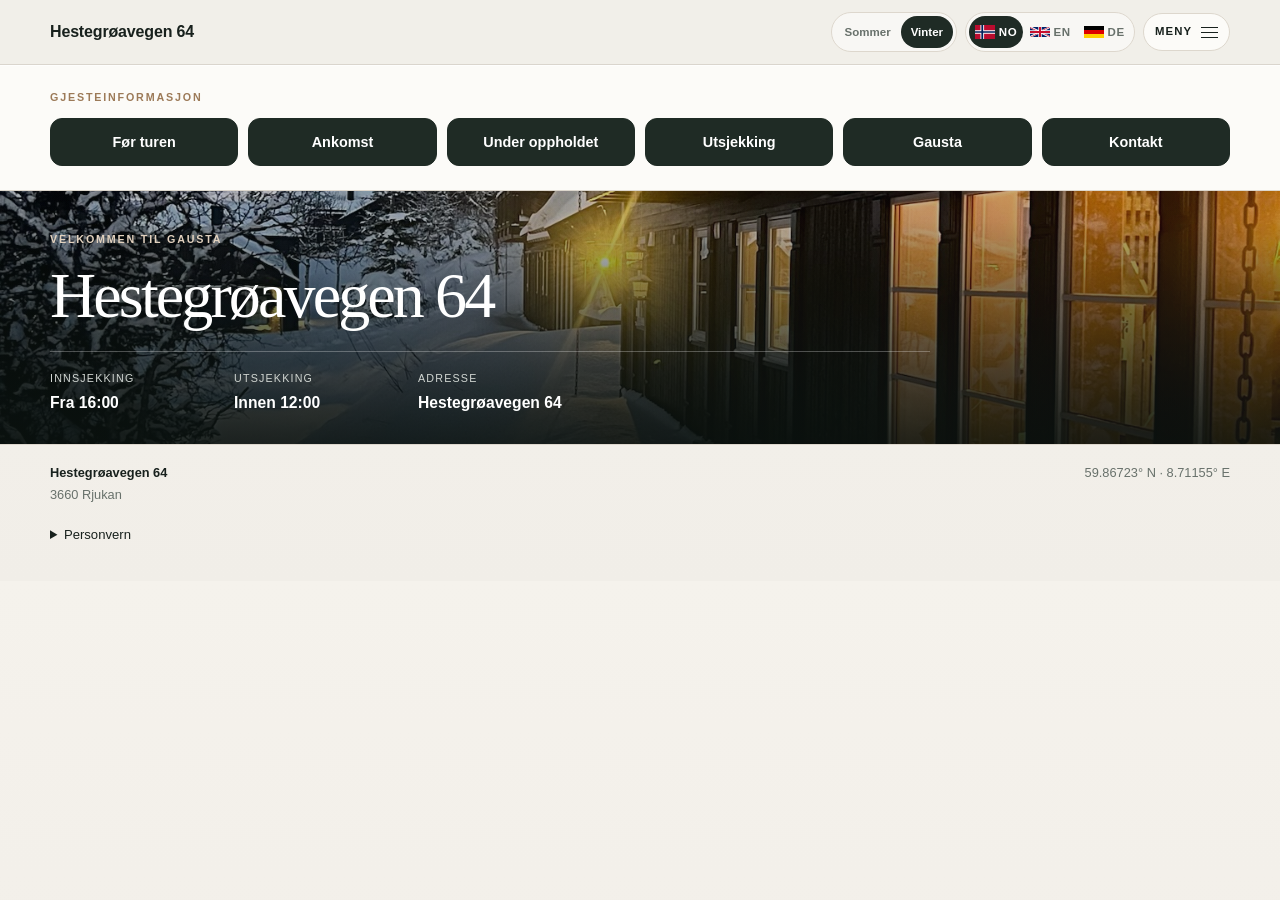
==== commit 653a0465: "Add files via upload" ====
--- a/index.html
+++ b/index.html
@@ -2,7 +2,7 @@
 <html lang="no"><head>
 <meta charset="utf-8"><meta name="viewport" content="width=device-width,initial-scale=1"><meta name="theme-color" content="#1d2a24">
 <title>Hestegrøavegen 64 · Gjesteinformasjon</title><meta name="description" content="Praktisk gjesteinformasjon for Hestegrøavegen 64 på Gausta.">
-<link rel="stylesheet" href="site.css?v=22"></head><body class="home-page">
+<link rel="stylesheet" href="site.css?v=24"></head><body class="home-page">
 
 <header class="topbar">
 <div class="wrap topbar-inner">
@@ -13,7 +13,7 @@
       <button class="season-btn" data-season="summer"><span data-no="Sommer" data-en="Summer" data-de="Sommer">Sommer</span></button>
       <button class="season-btn active" data-season="winter"><span data-no="Vinter" data-en="Winter" data-de="Winter">Vinter</span></button>
     </div>
-    <div class="lang-switch" role="group" aria-label="Språk" data-aria-no="Språk" data-aria-en="Language" data-aria-de="Sprache"><button type="button" class="lang active" data-lang="no" aria-label="Norsk" lang="no" aria-pressed="true"><span class="lang-flag" aria-hidden="true">🇳🇴</span><span>NO</span></button><button type="button" class="lang" data-lang="en" aria-label="English" lang="en" aria-pressed="false"><span class="lang-flag" aria-hidden="true">🇬🇧</span><span>EN</span></button><button type="button" class="lang" data-lang="de" aria-label="Deutsch" lang="de" aria-pressed="false"><span class="lang-flag" aria-hidden="true">🇩🇪</span><span>DE</span></button></div>
+    <div class="lang-switch" role="group" aria-label="Språk" data-aria-no="Språk" data-aria-en="Language" data-aria-de="Sprache"><button type="button" class="lang active" data-lang="no" aria-label="Norsk" lang="no" aria-pressed="true"><img class="lang-flag" src="flag-no.svg" alt="" aria-hidden="true" width="20" height="15"><span>NO</span></button><button type="button" class="lang" data-lang="en" aria-label="English" lang="en" aria-pressed="false"><img class="lang-flag" src="flag-gb.svg" alt="" aria-hidden="true" width="20" height="15"><span>EN</span></button><button type="button" class="lang" data-lang="de" aria-label="Deutsch" lang="de" aria-pressed="false"><img class="lang-flag" src="flag-de.svg" alt="" aria-hidden="true" width="20" height="15"><span>DE</span></button></div>
     <button class="menu-btn" id="menuBtn" aria-expanded="false" aria-controls="nav"><span class="menu-label" data-no="Meny" data-en="Menu" data-de="Menü">Meny</span><span class="hamb"><i></i><i></i><i></i></span></button>
   </div>
 </div>
@@ -38,7 +38,7 @@
     <div><strong>Hestegrøavegen 64</strong><span>3660 Rjukan</span></div>
     <div><span>59.86723° N · 8.71155° E</span></div>
   </div>
-<details class="wrap analytics-note"><summary><span  data-no="Personvern" data-en="Privacy" data-de="Datenschutz">Personvern</span></summary><p  data-no="Vi bruker GoatCounter til å se hvilke sider som blir brukt. En lenke med ref-kode lar oss knytte registrerte besøk til lenken vi har sendt. Referansen kan inneholde fornavn eller kallenavn og vises i statistikken." data-en="We use GoatCounter to see which pages are used. A link with a ref code lets us associate recorded visits with the link we sent. The reference may include a first name or nickname and appears in the statistics." data-de="Wir verwenden GoatCounter, um zu sehen, welche Seiten genutzt werden. Ein Link mit ref-Code ermöglicht es uns, erfasste Besuche dem versendeten Link zuzuordnen. Die Referenz kann einen Vornamen oder Spitznamen enthalten und erscheint in der Statistik.">Vi bruker GoatCounter til å se hvilke sider som blir brukt. En lenke med ref-kode lar oss knytte registrerte besøk til lenken vi har sendt. Referansen kan inneholde fornavn eller kallenavn og vises i statistikken.</p><button type="button" class="btn light" data-analytics-disable data-no="Ikke mål besøk fra denne nettleseren" data-en="Do not measure visits from this browser" data-de="Besuche dieses Browsers nicht erfassen">Ikke mål besøk fra denne nettleseren</button></details></footer>
-<script src="site.js?v=22"></script>
-<script src="analytics.js?v=22"></script>
+<details class="wrap analytics-note"><summary><span  data-no="Personvern" data-en="Privacy" data-de="Datenschutz">Personvern</span><span data-analytics-badge></span></summary><p  data-no="Vi bruker GoatCounter til å se hvilke sider som blir brukt. En lenke med ref-kode lar oss knytte registrerte besøk til lenken vi har sendt. Referansen kan inneholde fornavn eller kallenavn og vises i statistikken." data-en="We use GoatCounter to see which pages are used. A link with a ref code lets us associate recorded visits with the link we sent. The reference may include a first name or nickname and appears in the statistics." data-de="Wir verwenden GoatCounter, um zu sehen, welche Seiten genutzt werden. Ein Link mit ref-Code ermöglicht es uns, erfasste Besuche dem versendeten Link zuzuordnen. Die Referenz kann einen Vornamen oder Spitznamen enthalten und erscheint in der Statistik.">Vi bruker GoatCounter til å se hvilke sider som blir brukt. En lenke med ref-kode lar oss knytte registrerte besøk til lenken vi har sendt. Referansen kan inneholde fornavn eller kallenavn og vises i statistikken.</p><button type="button" class="btn light" data-analytics-disable data-no="Ikke mål besøk fra denne nettleseren" data-en="Do not measure visits from this browser" data-de="Besuche dieses Browsers nicht erfassen">Ikke mål besøk fra denne nettleseren</button><p data-analytics-status role="status" aria-live="polite"></p></details></footer>
+<script src="site.js?v=25"></script>
+<script src="analytics.js?v=23"></script>
 </body></html>
--- a/site.css
+++ b/site.css
@@ -181,7 +181,7 @@
 
 /* Three languages with flags; keep the existing mobile header compact. */
 .lang{display:flex;align-items:center;justify-content:center;gap:4px;width:54px;min-width:54px;padding:0 3px}
-.lang-flag{font-size:1rem;line-height:1;letter-spacing:0}
+.lang-flag{display:block;width:20px;height:15px;object-fit:contain;flex-shrink:0;border-radius:0;box-shadow:none;margin:0}
 @media(max-width:680px){.lang{width:50px;min-width:50px}.topbar-inner{column-gap:8px}.season-btn{padding:0 8px}.lang-switch{min-width:0}}
 @media(min-width:681px) and (max-width:1350px){
  .topbar-inner{height:64px}.nav{display:none;position:absolute;top:64px;left:0;right:0;background:var(--paper);border-bottom:1px solid var(--line);padding:16px 20px 22px;box-shadow:var(--shadow);grid-template-columns:1fr 1fr;gap:0}.nav.open{display:grid}.nav-mobile-title{display:block;grid-column:1/-1;padding:4px 8px 11px;margin-bottom:6px;border-bottom:1px solid var(--line);font-size:.67rem;text-transform:uppercase;letter-spacing:.13em;color:var(--muted)}.nav a{padding:12px 8px;border-bottom:1px solid var(--line)}.nav a:after{display:none}.menu-btn{display:flex}
@@ -331,3 +331,10 @@
 @media(max-width:680px){.fire-alarm-layout{grid-template-columns:1fr}.fire-alarm-layout img{max-height:420px}}
 
 .analytics-note{margin-top:20px;font-size:.82rem}.analytics-note summary{cursor:pointer;min-height:32px}.analytics-note p{max-width:70ch}.analytics-note button{font-size:.82rem}
+
+.analytics-note [role="switch"]{border:2px solid currentColor;min-height:44px;white-space:normal;text-align:left}
+.analytics-note [role="switch"][aria-checked="false"]{background:#e6eee8;color:#23412d}
+.analytics-note [data-analytics-badge]{font-size:.75rem}
+.analytics-note [data-analytics-status]:empty{display:none}
+
+#measurement-toggle{min-height:44px;white-space:normal}#measurement-toggle[aria-checked="false"]{background:#e6eee8;color:#23412d;border:2px solid #23412d}
